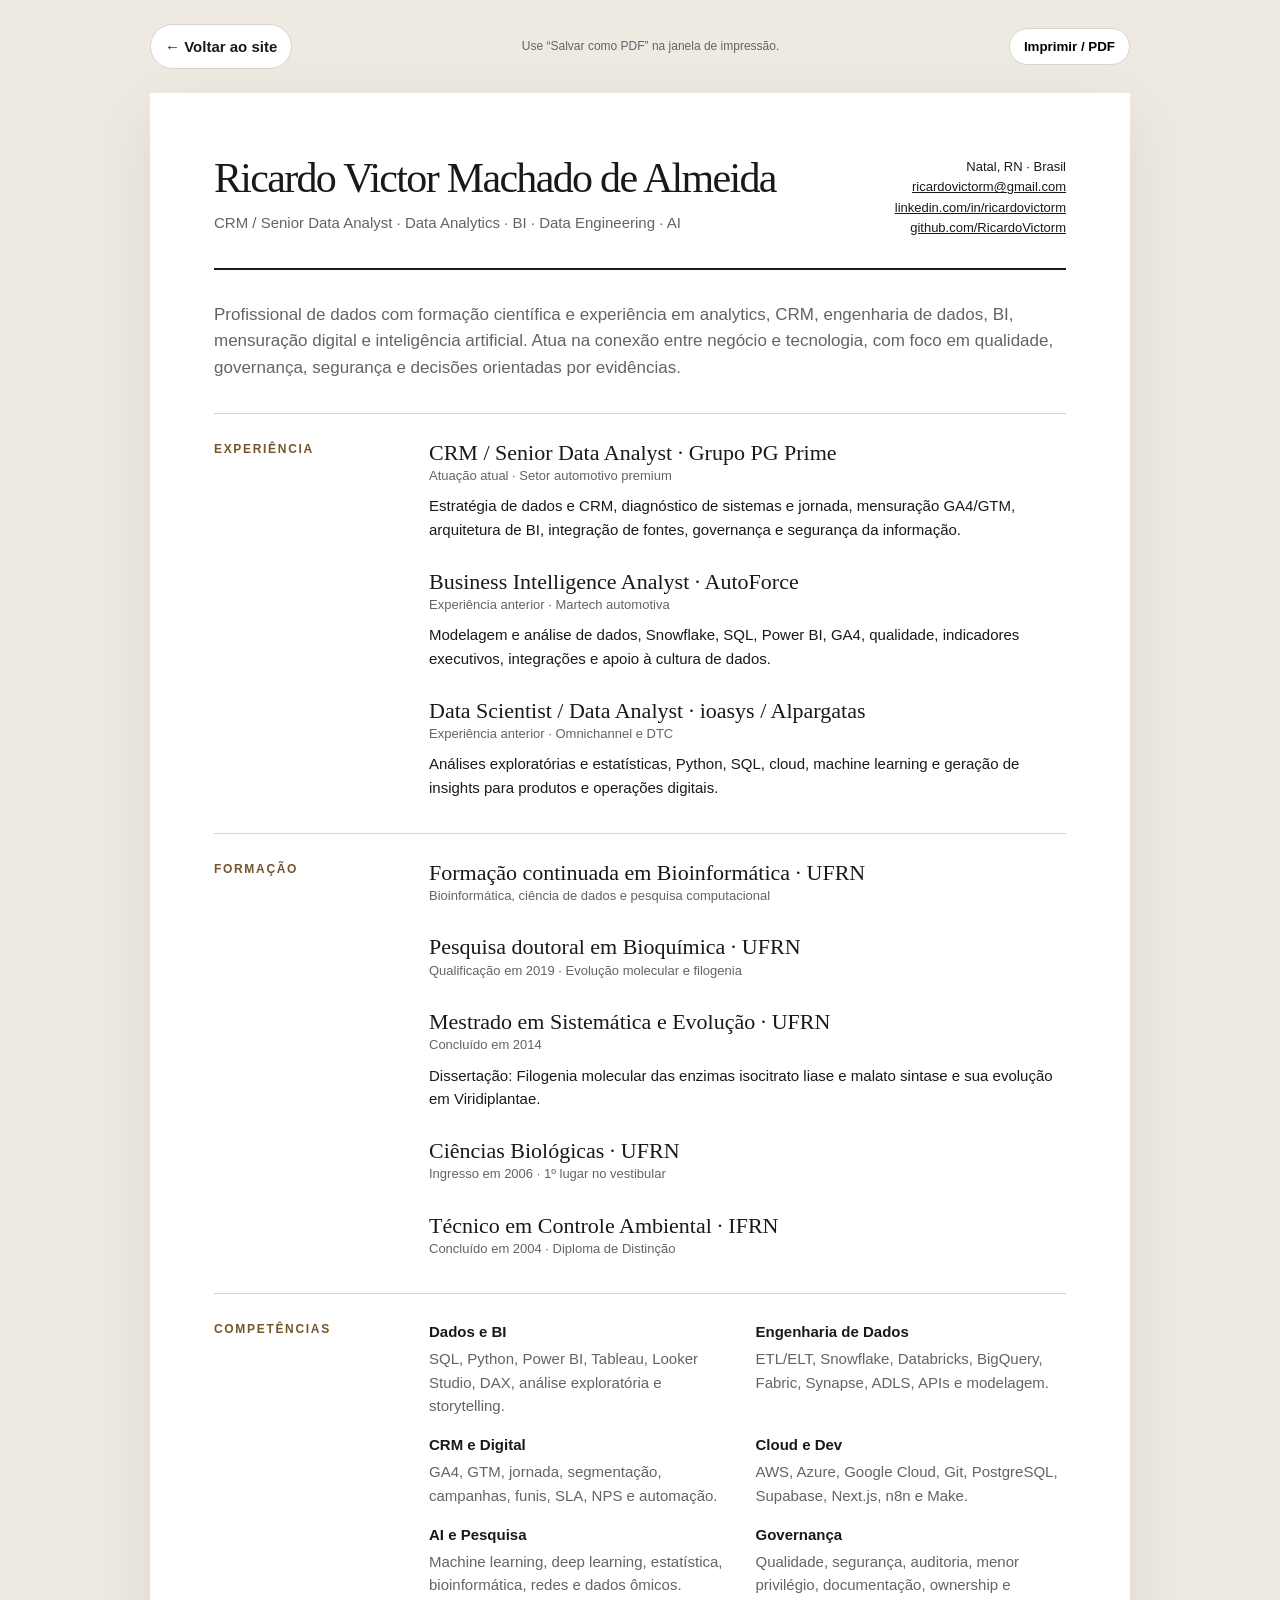
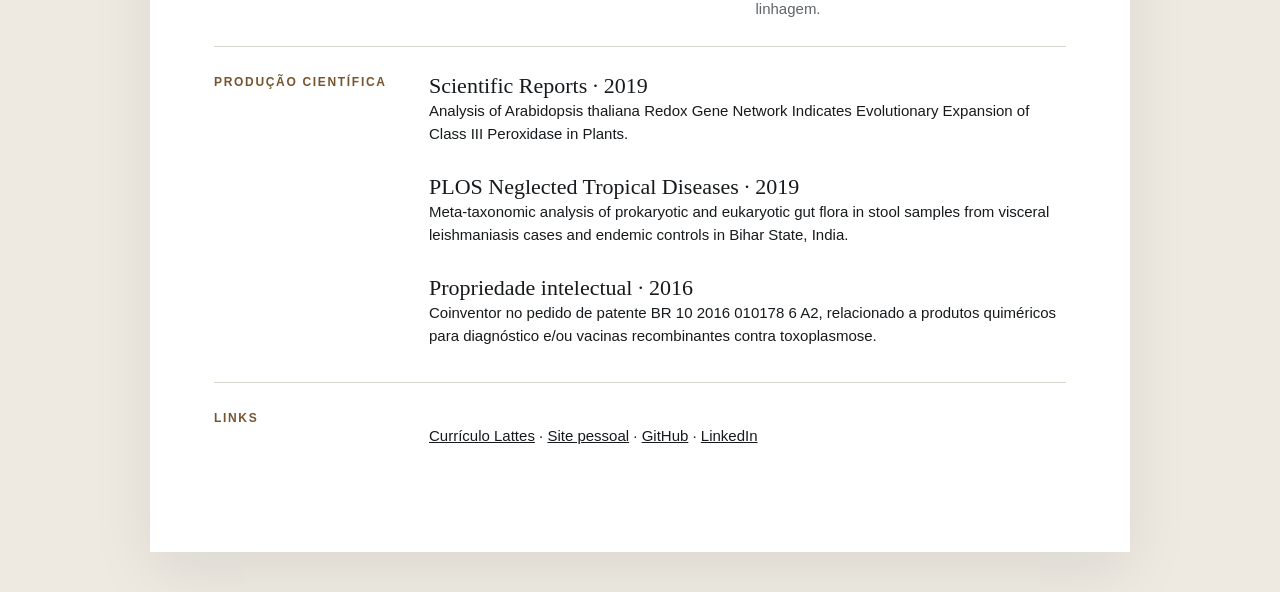
==== curriculo.html @ c337182b "Add printable professional resume" ====
<!doctype html>
<html lang="pt-BR">
<head>
  <meta charset="utf-8">
  <meta name="viewport" content="width=device-width, initial-scale=1">
  <meta name="description" content="Currículo profissional de Ricardo Victor Machado de Almeida.">
  <link rel="icon" href="assets/img/favicon.svg" type="image/svg+xml">
  <title>Currículo | Ricardo Victor Machado de Almeida</title>
  <style>
    :root{--ink:#171a1c;--muted:#5f6568;--line:#d8d5ce;--accent:#76542e;--paper:#fff;--bg:#eeeae2;--serif:Georgia,'Times New Roman',serif;--sans:Inter,Arial,sans-serif}
    *{box-sizing:border-box}body{margin:0;background:var(--bg);color:var(--ink);font:15px/1.55 var(--sans)}a{color:inherit}.toolbar{max-width:980px;margin:24px auto;display:flex;justify-content:space-between;align-items:center}.toolbar a,.toolbar button{border:1px solid var(--line);background:#fff;padding:10px 14px;border-radius:999px;text-decoration:none;cursor:pointer;font-weight:700}.sheet{width:min(calc(100% - 28px),980px);margin:0 auto 40px;background:var(--paper);padding:64px;box-shadow:0 20px 60px rgba(0,0,0,.08)}header{display:grid;grid-template-columns:1fr auto;gap:30px;padding-bottom:30px;border-bottom:2px solid var(--ink)}h1{font:500 42px/1 var(--serif);margin:0;letter-spacing:-.04em}header p{margin:12px 0 0;color:var(--muted)}.contact{text-align:right;font-size:13px}.summary{margin:32px 0;font-size:17px;color:var(--muted)}section{display:grid;grid-template-columns:185px 1fr;gap:30px;padding:26px 0;border-top:1px solid var(--line)}h2{margin:0;color:var(--accent);font-size:12px;letter-spacing:.14em;text-transform:uppercase}h3{margin:0;font:500 22px/1.2 var(--serif)}.entry{margin-bottom:28px}.entry:last-child{margin-bottom:0}.entry-meta{color:var(--muted);font-size:13px;margin:5px 0 10px}.entry p{margin:0 0 8px}.skills{display:grid;grid-template-columns:repeat(2,1fr);gap:16px}.skills strong{display:block;margin-bottom:4px}.skills span{color:var(--muted)}.print-note{color:var(--muted);font-size:12px}@media(max-width:700px){.sheet{padding:30px}.toolbar{margin:14px}.toolbar span{display:none}header,section{grid-template-columns:1fr}.contact{text-align:left}.skills{grid-template-columns:1fr}}@media print{body{background:#fff}.toolbar{display:none}.sheet{width:100%;margin:0;padding:0;box-shadow:none}a{text-decoration:none}section{break-inside:avoid}.print-note{display:none}}
  </style>
</head>
<body>
  <div class="toolbar"><a href="index.html">← Voltar ao site</a><span class="print-note">Use “Salvar como PDF” na janela de impressão.</span><button onclick="window.print()">Imprimir / PDF</button></div>
  <main class="sheet">
    <header>
      <div><h1>Ricardo Victor Machado de Almeida</h1><p>CRM / Senior Data Analyst · Data Analytics · BI · Data Engineering · AI</p></div>
      <div class="contact">Natal, RN · Brasil<br><a href="mailto:ricardovictorm@gmail.com">ricardovictorm@gmail.com</a><br><a href="https://www.linkedin.com/in/ricardovictorm">linkedin.com/in/ricardovictorm</a><br><a href="https://github.com/RicardoVictorm">github.com/RicardoVictorm</a></div>
    </header>
    <p class="summary">Profissional de dados com formação científica e experiência em analytics, CRM, engenharia de dados, BI, mensuração digital e inteligência artificial. Atua na conexão entre negócio e tecnologia, com foco em qualidade, governança, segurança e decisões orientadas por evidências.</p>
    <section><h2>Experiência</h2><div>
      <article class="entry"><h3>CRM / Senior Data Analyst · Grupo PG Prime</h3><p class="entry-meta">Atuação atual · Setor automotivo premium</p><p>Estratégia de dados e CRM, diagnóstico de sistemas e jornada, mensuração GA4/GTM, arquitetura de BI, integração de fontes, governança e segurança da informação.</p></article>
      <article class="entry"><h3>Business Intelligence Analyst · AutoForce</h3><p class="entry-meta">Experiência anterior · Martech automotiva</p><p>Modelagem e análise de dados, Snowflake, SQL, Power BI, GA4, qualidade, indicadores executivos, integrações e apoio à cultura de dados.</p></article>
      <article class="entry"><h3>Data Scientist / Data Analyst · ioasys / Alpargatas</h3><p class="entry-meta">Experiência anterior · Omnichannel e DTC</p><p>Análises exploratórias e estatísticas, Python, SQL, cloud, machine learning e geração de insights para produtos e operações digitais.</p></article>
    </div></section>
    <section><h2>Formação</h2><div>
      <article class="entry"><h3>Formação continuada em Bioinformática · UFRN</h3><p class="entry-meta">Bioinformática, ciência de dados e pesquisa computacional</p></article>
      <article class="entry"><h3>Pesquisa doutoral em Bioquímica · UFRN</h3><p class="entry-meta">Qualificação em 2019 · Evolução molecular e filogenia</p></article>
      <article class="entry"><h3>Mestrado em Sistemática e Evolução · UFRN</h3><p class="entry-meta">Concluído em 2014</p><p>Dissertação: Filogenia molecular das enzimas isocitrato liase e malato sintase e sua evolução em Viridiplantae.</p></article>
      <article class="entry"><h3>Ciências Biológicas · UFRN</h3><p class="entry-meta">Ingresso em 2006 · 1º lugar no vestibular</p></article>
      <article class="entry"><h3>Técnico em Controle Ambiental · IFRN</h3><p class="entry-meta">Concluído em 2004 · Diploma de Distinção</p></article>
    </div></section>
    <section><h2>Competências</h2><div class="skills">
      <div><strong>Dados e BI</strong><span>SQL, Python, Power BI, Tableau, Looker Studio, DAX, análise exploratória e storytelling.</span></div>
      <div><strong>Engenharia de Dados</strong><span>ETL/ELT, Snowflake, Databricks, BigQuery, Fabric, Synapse, ADLS, APIs e modelagem.</span></div>
      <div><strong>CRM e Digital</strong><span>GA4, GTM, jornada, segmentação, campanhas, funis, SLA, NPS e automação.</span></div>
      <div><strong>Cloud e Dev</strong><span>AWS, Azure, Google Cloud, Git, PostgreSQL, Supabase, Next.js, n8n e Make.</span></div>
      <div><strong>AI e Pesquisa</strong><span>Machine learning, deep learning, estatística, bioinformática, redes e dados ômicos.</span></div>
      <div><strong>Governança</strong><span>Qualidade, segurança, auditoria, menor privilégio, documentação, ownership e linhagem.</span></div>
    </div></section>
    <section><h2>Produção científica</h2><div>
      <article class="entry"><h3>Scientific Reports · 2019</h3><p>Analysis of Arabidopsis thaliana Redox Gene Network Indicates Evolutionary Expansion of Class III Peroxidase in Plants.</p></article>
      <article class="entry"><h3>PLOS Neglected Tropical Diseases · 2019</h3><p>Meta-taxonomic analysis of prokaryotic and eukaryotic gut flora in stool samples from visceral leishmaniasis cases and endemic controls in Bihar State, India.</p></article>
      <article class="entry"><h3>Propriedade intelectual · 2016</h3><p>Coinventor no pedido de patente BR 10 2016 010178 6 A2, relacionado a produtos quiméricos para diagnóstico e/ou vacinas recombinantes contra toxoplasmose.</p></article>
    </div></section>
    <section><h2>Links</h2><div><p><a href="http://lattes.cnpq.br/4926674754201357">Currículo Lattes</a> · <a href="https://ricardovictorm.github.io/">Site pessoal</a> · <a href="https://github.com/RicardoVictorm">GitHub</a> · <a href="https://www.linkedin.com/in/ricardovictorm">LinkedIn</a></p></div></section>
  </main>
</body>
</html>
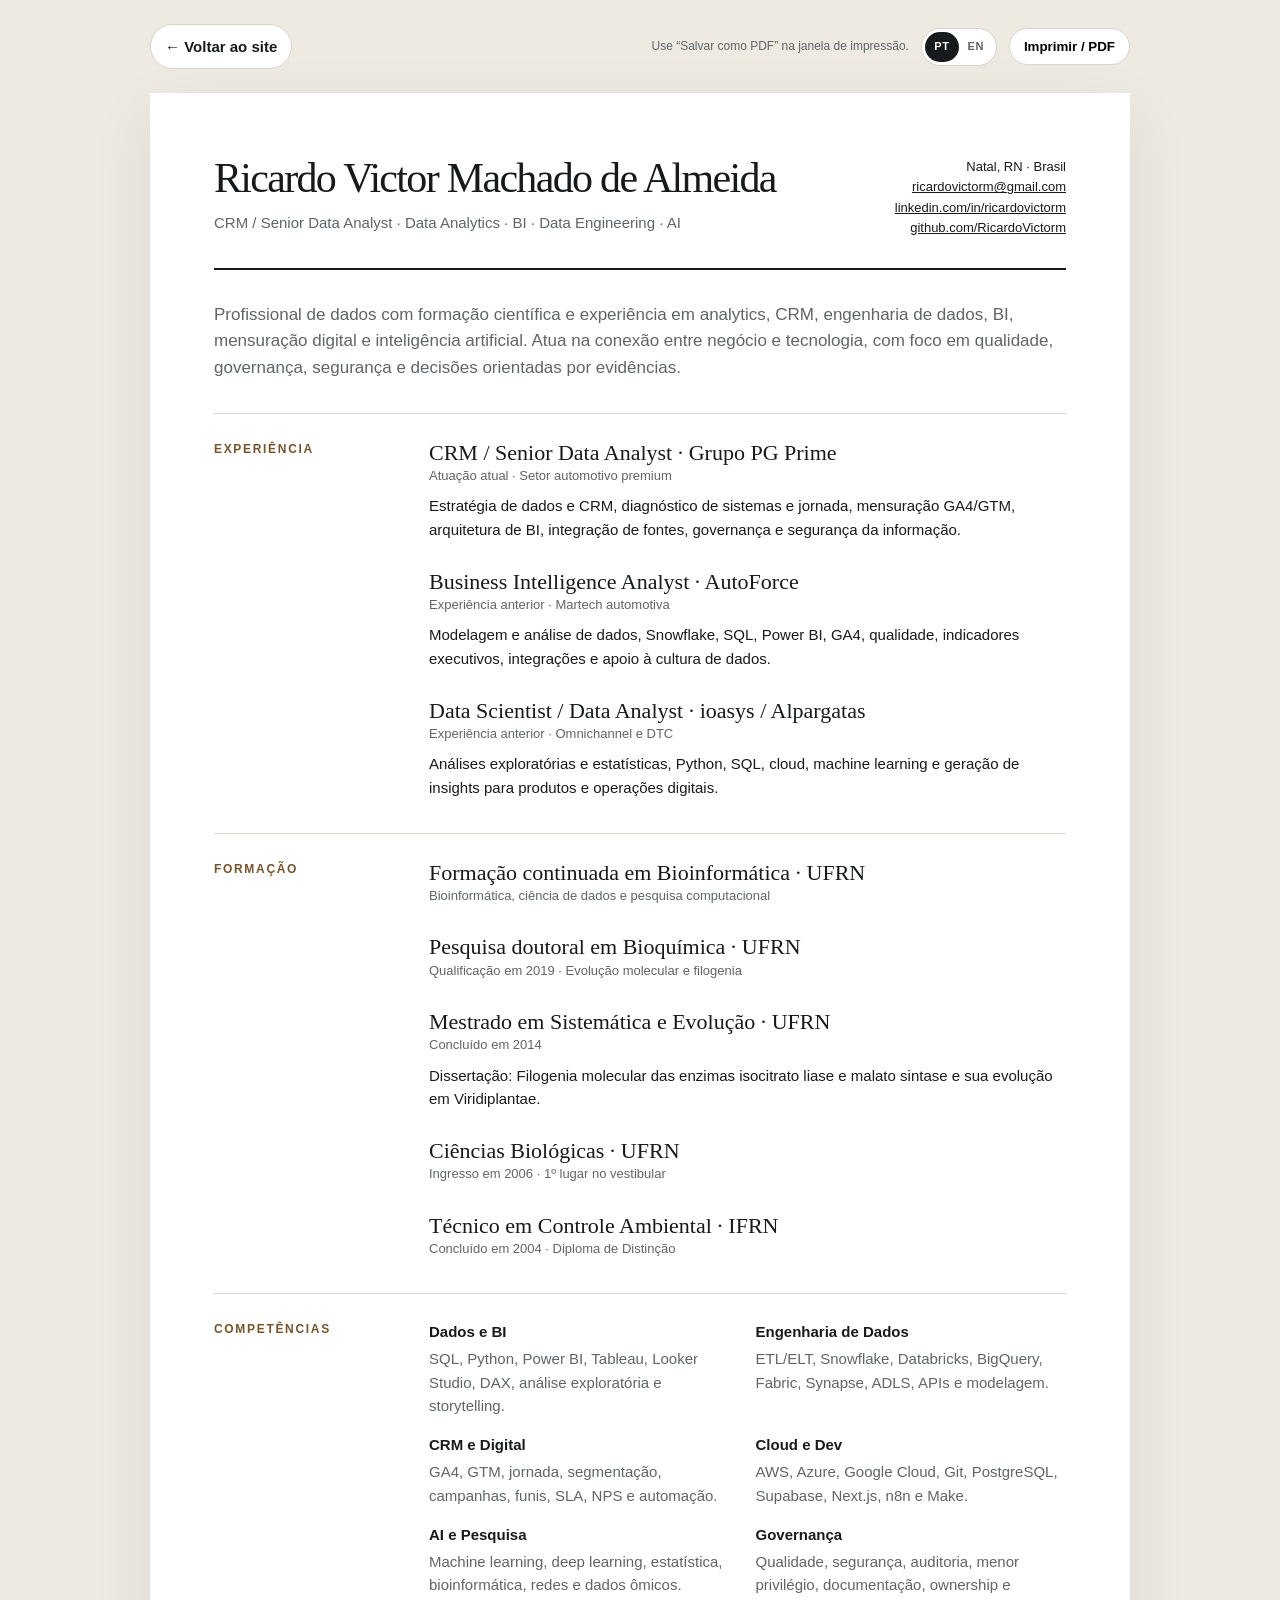
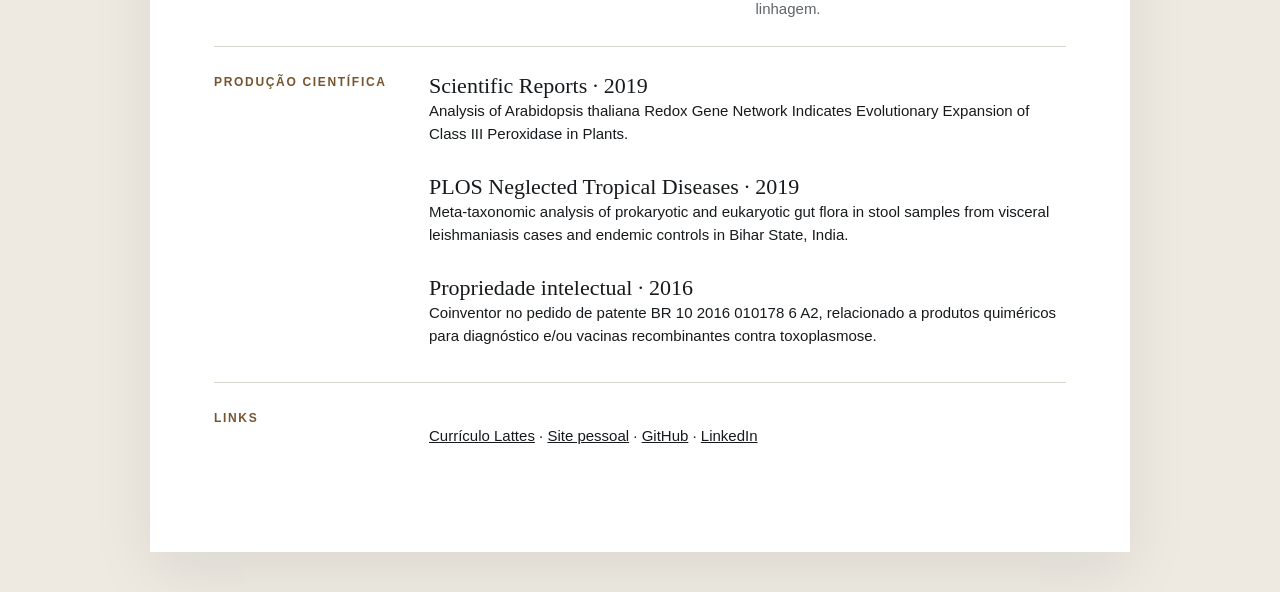
==== commit 76bf5219: "Add language selector to Portuguese resume" ====
--- a/curriculo.html
+++ b/curriculo.html
@@ -4,15 +4,18 @@
   <meta charset="utf-8">
   <meta name="viewport" content="width=device-width, initial-scale=1">
   <meta name="description" content="Currículo profissional de Ricardo Victor Machado de Almeida.">
+  <link rel="canonical" href="https://ricardovictorm.github.io/curriculo.html">
+  <link rel="alternate" hreflang="pt-BR" href="https://ricardovictorm.github.io/curriculo.html">
+  <link rel="alternate" hreflang="en" href="https://ricardovictorm.github.io/resume.html">
   <link rel="icon" href="assets/img/favicon.svg" type="image/svg+xml">
   <title>Currículo | Ricardo Victor Machado de Almeida</title>
   <style>
     :root{--ink:#171a1c;--muted:#5f6568;--line:#d8d5ce;--accent:#76542e;--paper:#fff;--bg:#eeeae2;--serif:Georgia,'Times New Roman',serif;--sans:Inter,Arial,sans-serif}
-    *{box-sizing:border-box}body{margin:0;background:var(--bg);color:var(--ink);font:15px/1.55 var(--sans)}a{color:inherit}.toolbar{max-width:980px;margin:24px auto;display:flex;justify-content:space-between;align-items:center}.toolbar a,.toolbar button{border:1px solid var(--line);background:#fff;padding:10px 14px;border-radius:999px;text-decoration:none;cursor:pointer;font-weight:700}.sheet{width:min(calc(100% - 28px),980px);margin:0 auto 40px;background:var(--paper);padding:64px;box-shadow:0 20px 60px rgba(0,0,0,.08)}header{display:grid;grid-template-columns:1fr auto;gap:30px;padding-bottom:30px;border-bottom:2px solid var(--ink)}h1{font:500 42px/1 var(--serif);margin:0;letter-spacing:-.04em}header p{margin:12px 0 0;color:var(--muted)}.contact{text-align:right;font-size:13px}.summary{margin:32px 0;font-size:17px;color:var(--muted)}section{display:grid;grid-template-columns:185px 1fr;gap:30px;padding:26px 0;border-top:1px solid var(--line)}h2{margin:0;color:var(--accent);font-size:12px;letter-spacing:.14em;text-transform:uppercase}h3{margin:0;font:500 22px/1.2 var(--serif)}.entry{margin-bottom:28px}.entry:last-child{margin-bottom:0}.entry-meta{color:var(--muted);font-size:13px;margin:5px 0 10px}.entry p{margin:0 0 8px}.skills{display:grid;grid-template-columns:repeat(2,1fr);gap:16px}.skills strong{display:block;margin-bottom:4px}.skills span{color:var(--muted)}.print-note{color:var(--muted);font-size:12px}@media(max-width:700px){.sheet{padding:30px}.toolbar{margin:14px}.toolbar span{display:none}header,section{grid-template-columns:1fr}.contact{text-align:left}.skills{grid-template-columns:1fr}}@media print{body{background:#fff}.toolbar{display:none}.sheet{width:100%;margin:0;padding:0;box-shadow:none}a{text-decoration:none}section{break-inside:avoid}.print-note{display:none}}
+    *{box-sizing:border-box}body{margin:0;background:var(--bg);color:var(--ink);font:15px/1.55 var(--sans)}a{color:inherit}.toolbar{max-width:980px;margin:24px auto;display:flex;justify-content:space-between;align-items:center;gap:20px}.toolbar>a,.toolbar button{border:1px solid var(--line);background:#fff;padding:10px 14px;border-radius:999px;text-decoration:none;cursor:pointer;font-weight:700}.toolbar-right{display:flex;align-items:center;gap:12px}.cv-language{display:inline-flex;padding:3px;border:1px solid var(--line);border-radius:999px;background:#fff}.cv-language a{min-width:34px;height:30px;display:grid;place-items:center;border-radius:999px;text-decoration:none;color:var(--muted);font-size:11px;font-weight:800;letter-spacing:.06em}.cv-language a.active{background:var(--ink);color:#fff}.sheet{width:min(calc(100% - 28px),980px);margin:0 auto 40px;background:var(--paper);padding:64px;box-shadow:0 20px 60px rgba(0,0,0,.08)}header{display:grid;grid-template-columns:1fr auto;gap:30px;padding-bottom:30px;border-bottom:2px solid var(--ink)}h1{font:500 42px/1 var(--serif);margin:0;letter-spacing:-.04em}header p{margin:12px 0 0;color:var(--muted)}.contact{text-align:right;font-size:13px}.summary{margin:32px 0;font-size:17px;color:var(--muted)}section{display:grid;grid-template-columns:185px 1fr;gap:30px;padding:26px 0;border-top:1px solid var(--line)}h2{margin:0;color:var(--accent);font-size:12px;letter-spacing:.14em;text-transform:uppercase}h3{margin:0;font:500 22px/1.2 var(--serif)}.entry{margin-bottom:28px}.entry:last-child{margin-bottom:0}.entry-meta{color:var(--muted);font-size:13px;margin:5px 0 10px}.entry p{margin:0 0 8px}.skills{display:grid;grid-template-columns:repeat(2,1fr);gap:16px}.skills strong{display:block;margin-bottom:4px}.skills span{color:var(--muted)}.print-note{color:var(--muted);font-size:12px}@media(max-width:700px){.sheet{padding:30px}.toolbar{margin:14px;align-items:flex-start}.toolbar-right{flex-wrap:wrap;justify-content:flex-end}.print-note{display:none}header,section{grid-template-columns:1fr}.contact{text-align:left}.skills{grid-template-columns:1fr}}@media print{body{background:#fff}.toolbar{display:none}.sheet{width:100%;margin:0;padding:0;box-shadow:none}a{text-decoration:none}section{break-inside:avoid}}
   </style>
 </head>
 <body>
-  <div class="toolbar"><a href="index.html">← Voltar ao site</a><span class="print-note">Use “Salvar como PDF” na janela de impressão.</span><button onclick="window.print()">Imprimir / PDF</button></div>
+  <div class="toolbar"><a href="index.html">← Voltar ao site</a><div class="toolbar-right"><span class="print-note">Use “Salvar como PDF” na janela de impressão.</span><nav class="cv-language" aria-label="Selecionar idioma"><a class="active" href="curriculo.html" lang="pt-BR" aria-current="page">PT</a><a href="resume.html" lang="en">EN</a></nav><button onclick="window.print()">Imprimir / PDF</button></div></div>
   <main class="sheet">
     <header>
       <div><h1>Ricardo Victor Machado de Almeida</h1><p>CRM / Senior Data Analyst · Data Analytics · BI · Data Engineering · AI</p></div>
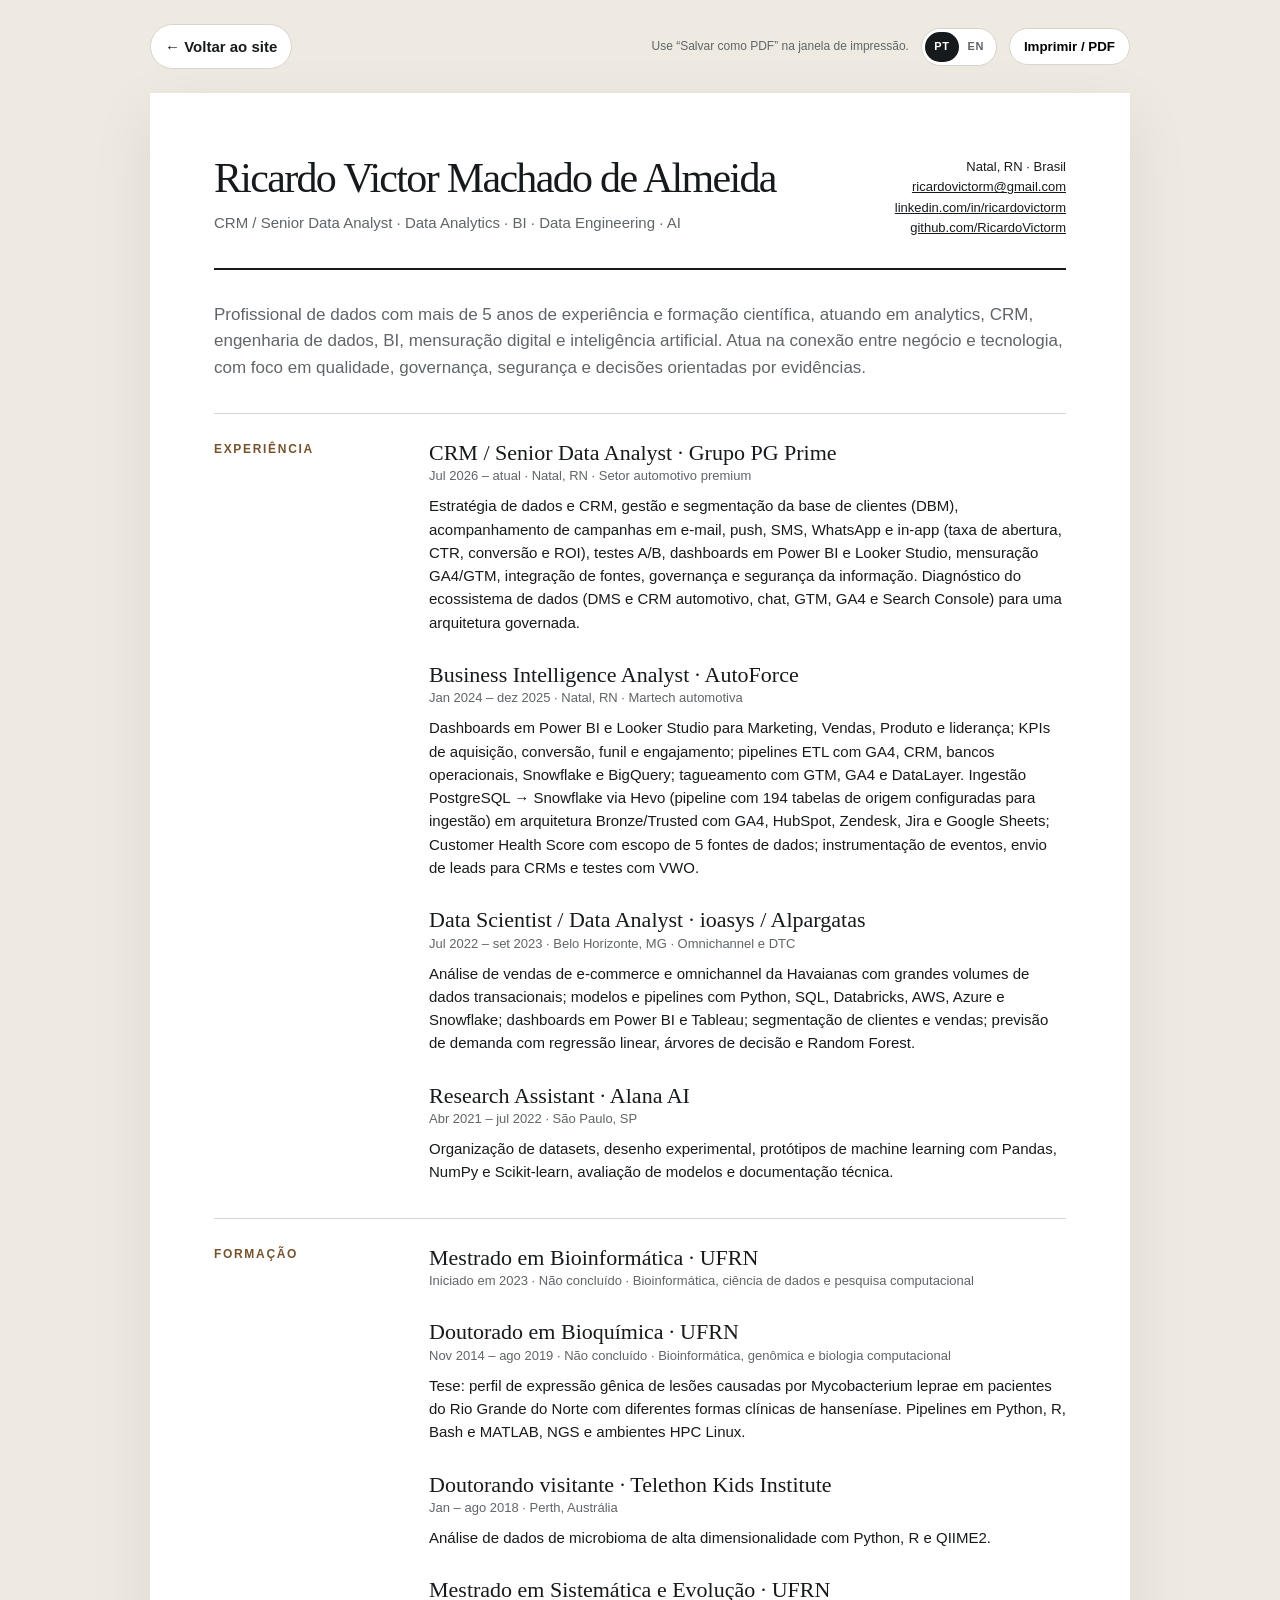
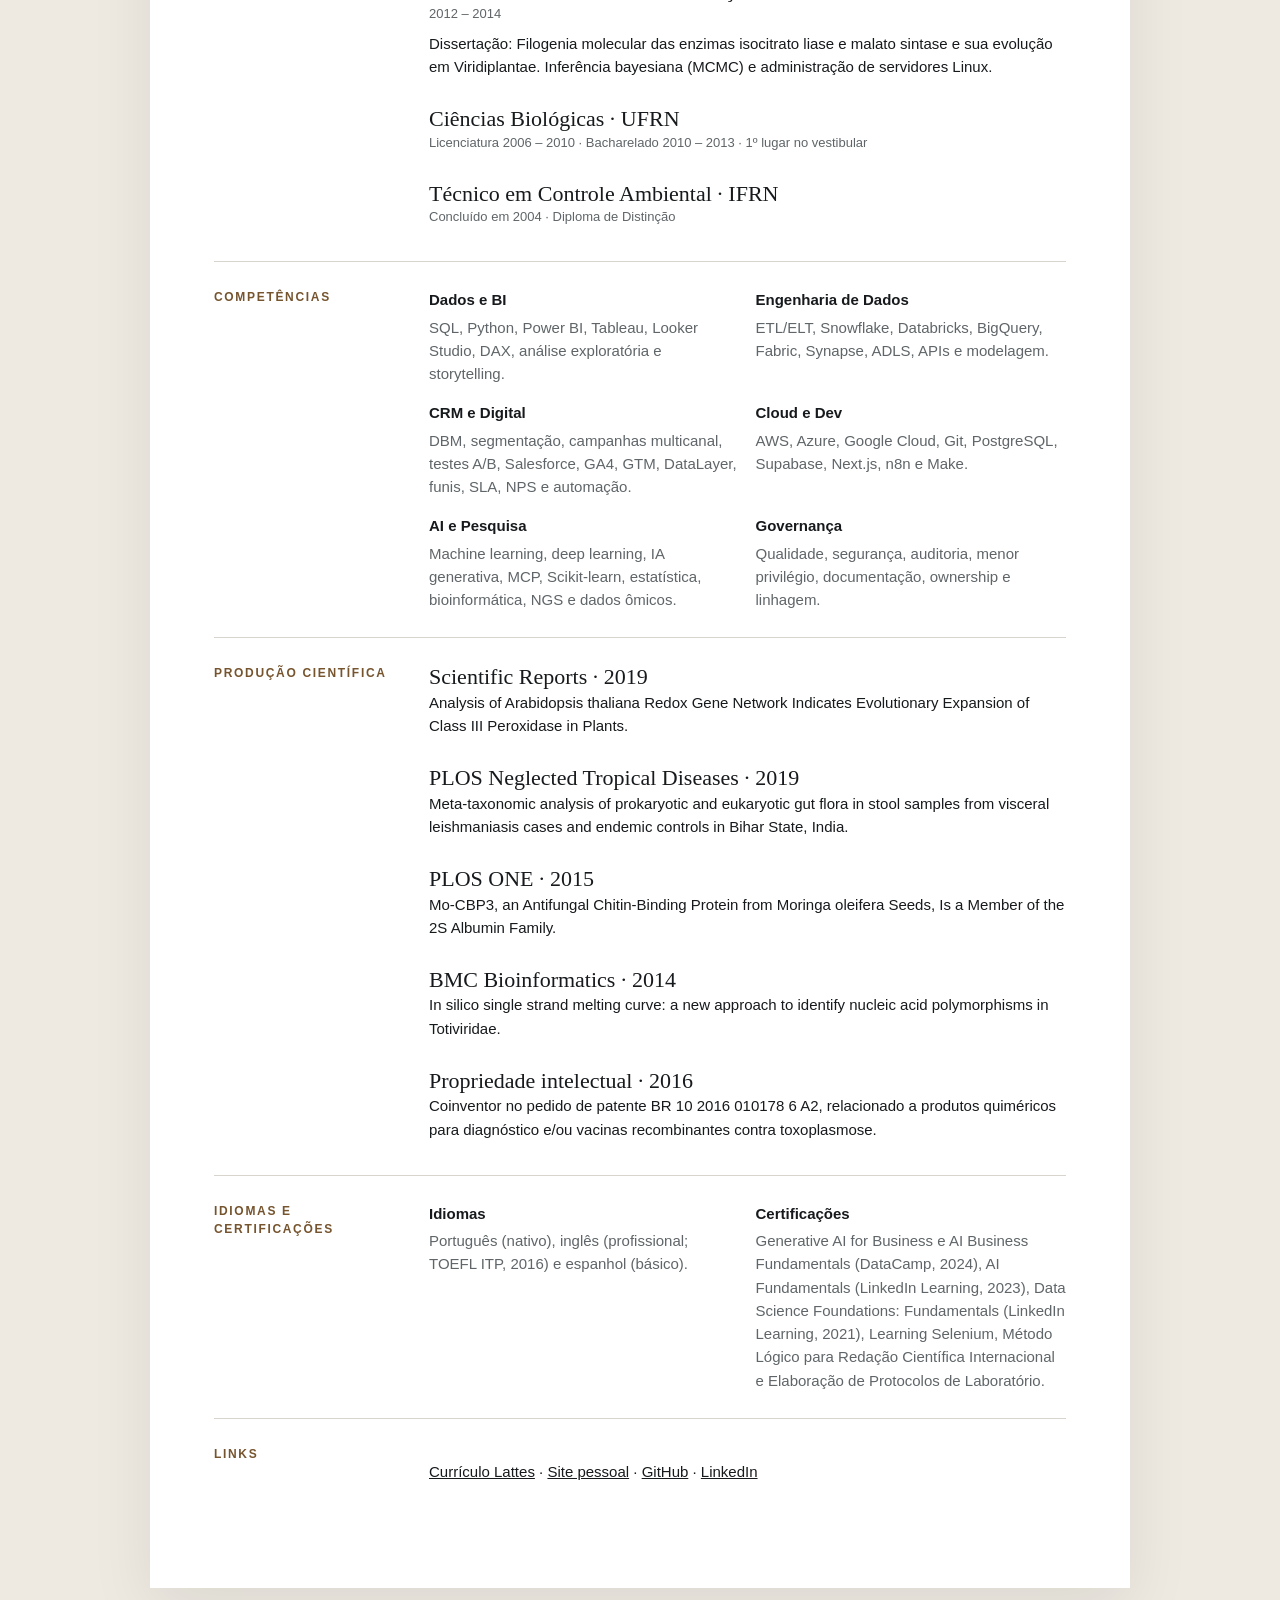
==== commit ae2aeefd: "Improve SEO/GEO and align content with LinkedIn - Add Open Graph image, richer meta tags and JSON-LD" ====
--- a/curriculo.html
+++ b/curriculo.html
@@ -3,12 +3,59 @@
 <head>
   <meta charset="utf-8">
   <meta name="viewport" content="width=device-width, initial-scale=1">
-  <meta name="description" content="Currículo profissional de Ricardo Victor Machado de Almeida.">
+  <meta name="theme-color" content="#eeeae2">
+  <meta name="description" content="Currículo de Ricardo Victor Machado de Almeida, CRM / Senior Data Analyst: experiência em data analytics, BI, engenharia de dados, GA4, Power BI, Snowflake, SQL e Python.">
+  <meta name="keywords" content="currículo, Ricardo Victor Machado de Almeida, analista de dados sênior, senior data analyst, CRM analytics, business intelligence, engenharia de dados, Power BI, Snowflake, SQL, Python, GA4, Natal RN">
+  <meta name="author" content="Ricardo Victor Machado de Almeida">
+  <meta name="robots" content="index, follow, max-image-preview:large">
+  <meta property="og:type" content="profile">
+  <meta property="og:site_name" content="Ricardo Victor Machado de Almeida">
+  <meta property="og:locale" content="pt_BR">
+  <meta property="og:locale:alternate" content="en_US">
+  <meta property="og:title" content="Currículo | Ricardo Victor Machado de Almeida · Analista de Dados Sênior">
+  <meta property="og:description" content="Experiência em CRM, data analytics, BI, engenharia de dados e IA, com formação científica pela UFRN.">
+  <meta property="og:url" content="https://ricardovictorm.github.io/curriculo.html">
+  <meta property="og:image" content="https://ricardovictorm.github.io/assets/img/og-image.png">
+  <meta property="og:image:width" content="1200">
+  <meta property="og:image:height" content="630">
+  <meta property="og:image:alt" content="Ricardo Victor Machado de Almeida, CRM / Senior Data Analyst">
+  <meta name="twitter:card" content="summary_large_image">
+  <meta name="twitter:image" content="https://ricardovictorm.github.io/assets/img/og-image.png">
   <link rel="canonical" href="https://ricardovictorm.github.io/curriculo.html">
   <link rel="alternate" hreflang="pt-BR" href="https://ricardovictorm.github.io/curriculo.html">
   <link rel="alternate" hreflang="en" href="https://ricardovictorm.github.io/resume.html">
+  <link rel="alternate" hreflang="x-default" href="https://ricardovictorm.github.io/curriculo.html">
   <link rel="icon" href="assets/img/favicon.svg" type="image/svg+xml">
-  <title>Currículo | Ricardo Victor Machado de Almeida</title>
+  <title>Currículo | Ricardo Victor Machado de Almeida · Analista de Dados Sênior</title>
+  <script type="application/ld+json">
+  {
+    "@context": "https://schema.org",
+    "@graph": [
+      {
+        "@type": "ProfilePage",
+        "@id": "https://ricardovictorm.github.io/curriculo.html#profilepage",
+        "url": "https://ricardovictorm.github.io/curriculo.html",
+        "name": "Currículo de Ricardo Victor Machado de Almeida",
+        "inLanguage": "pt-BR",
+        "dateModified": "2026-10-19",
+        "isPartOf": {"@id": "https://ricardovictorm.github.io/#website"},
+        "mainEntity": {"@id": "https://ricardovictorm.github.io/#person"}
+      },
+      {
+        "@type": "Person",
+        "@id": "https://ricardovictorm.github.io/#person",
+        "name": "Ricardo Victor Machado de Almeida",
+        "alternateName": "Ricardo Almeida",
+        "url": "https://ricardovictorm.github.io/",
+        "image": "https://avatars.githubusercontent.com/u/40348009?v=4",
+        "jobTitle": "CRM / Senior Data Analyst",
+        "worksFor": {"@type": "Organization", "name": "Grupo PG Prime"},
+        "address": {"@type": "PostalAddress", "addressLocality": "Natal", "addressRegion": "RN", "addressCountry": "BR"},
+        "sameAs": ["https://www.linkedin.com/in/ricardovictorm", "https://github.com/RicardoVictorm", "https://lattes.cnpq.br/4926674754201357"]
+      }
+    ]
+  }
+  </script>
   <style>
     :root{--ink:#171a1c;--muted:#5f6568;--line:#d8d5ce;--accent:#76542e;--paper:#fff;--bg:#eeeae2;--serif:Georgia,'Times New Roman',serif;--sans:Inter,Arial,sans-serif}
     *{box-sizing:border-box}body{margin:0;background:var(--bg);color:var(--ink);font:15px/1.55 var(--sans)}a{color:inherit}.toolbar{max-width:980px;margin:24px auto;display:flex;justify-content:space-between;align-items:center;gap:20px}.toolbar>a,.toolbar button{border:1px solid var(--line);background:#fff;padding:10px 14px;border-radius:999px;text-decoration:none;cursor:pointer;font-weight:700}.toolbar-right{display:flex;align-items:center;gap:12px}.cv-language{display:inline-flex;padding:3px;border:1px solid var(--line);border-radius:999px;background:#fff}.cv-language a{min-width:34px;height:30px;display:grid;place-items:center;border-radius:999px;text-decoration:none;color:var(--muted);font-size:11px;font-weight:800;letter-spacing:.06em}.cv-language a.active{background:var(--ink);color:#fff}.sheet{width:min(calc(100% - 28px),980px);margin:0 auto 40px;background:var(--paper);padding:64px;box-shadow:0 20px 60px rgba(0,0,0,.08)}header{display:grid;grid-template-columns:1fr auto;gap:30px;padding-bottom:30px;border-bottom:2px solid var(--ink)}h1{font:500 42px/1 var(--serif);margin:0;letter-spacing:-.04em}header p{margin:12px 0 0;color:var(--muted)}.contact{text-align:right;font-size:13px}.summary{margin:32px 0;font-size:17px;color:var(--muted)}section{display:grid;grid-template-columns:185px 1fr;gap:30px;padding:26px 0;border-top:1px solid var(--line)}h2{margin:0;color:var(--accent);font-size:12px;letter-spacing:.14em;text-transform:uppercase}h3{margin:0;font:500 22px/1.2 var(--serif)}.entry{margin-bottom:28px}.entry:last-child{margin-bottom:0}.entry-meta{color:var(--muted);font-size:13px;margin:5px 0 10px}.entry p{margin:0 0 8px}.skills{display:grid;grid-template-columns:repeat(2,1fr);gap:16px}.skills strong{display:block;margin-bottom:4px}.skills span{color:var(--muted)}.print-note{color:var(--muted);font-size:12px}@media(max-width:700px){.sheet{padding:30px}.toolbar{margin:14px;align-items:flex-start}.toolbar-right{flex-wrap:wrap;justify-content:flex-end}.print-note{display:none}header,section{grid-template-columns:1fr}.contact{text-align:left}.skills{grid-template-columns:1fr}}@media print{body{background:#fff}.toolbar{display:none}.sheet{width:100%;margin:0;padding:0;box-shadow:none}a{text-decoration:none}section{break-inside:avoid}}
@@ -21,33 +68,41 @@
       <div><h1>Ricardo Victor Machado de Almeida</h1><p>CRM / Senior Data Analyst · Data Analytics · BI · Data Engineering · AI</p></div>
       <div class="contact">Natal, RN · Brasil<br><a href="mailto:ricardovictorm@gmail.com">ricardovictorm@gmail.com</a><br><a href="https://www.linkedin.com/in/ricardovictorm">linkedin.com/in/ricardovictorm</a><br><a href="https://github.com/RicardoVictorm">github.com/RicardoVictorm</a></div>
     </header>
-    <p class="summary">Profissional de dados com formação científica e experiência em analytics, CRM, engenharia de dados, BI, mensuração digital e inteligência artificial. Atua na conexão entre negócio e tecnologia, com foco em qualidade, governança, segurança e decisões orientadas por evidências.</p>
+    <p class="summary">Profissional de dados com mais de 5 anos de experiência e formação científica, atuando em analytics, CRM, engenharia de dados, BI, mensuração digital e inteligência artificial. Atua na conexão entre negócio e tecnologia, com foco em qualidade, governança, segurança e decisões orientadas por evidências.</p>
     <section><h2>Experiência</h2><div>
-      <article class="entry"><h3>CRM / Senior Data Analyst · Grupo PG Prime</h3><p class="entry-meta">Atuação atual · Setor automotivo premium</p><p>Estratégia de dados e CRM, diagnóstico de sistemas e jornada, mensuração GA4/GTM, arquitetura de BI, integração de fontes, governança e segurança da informação.</p></article>
-      <article class="entry"><h3>Business Intelligence Analyst · AutoForce</h3><p class="entry-meta">Experiência anterior · Martech automotiva</p><p>Modelagem e análise de dados, Snowflake, SQL, Power BI, GA4, qualidade, indicadores executivos, integrações e apoio à cultura de dados.</p></article>
-      <article class="entry"><h3>Data Scientist / Data Analyst · ioasys / Alpargatas</h3><p class="entry-meta">Experiência anterior · Omnichannel e DTC</p><p>Análises exploratórias e estatísticas, Python, SQL, cloud, machine learning e geração de insights para produtos e operações digitais.</p></article>
+      <article class="entry"><h3>CRM / Senior Data Analyst · Grupo PG Prime</h3><p class="entry-meta"><time datetime="2026-07">Jul 2026</time> – atual · Natal, RN · Setor automotivo premium</p><p>Estratégia de dados e CRM, gestão e segmentação da base de clientes (DBM), acompanhamento de campanhas em e-mail, push, SMS, WhatsApp e in-app (taxa de abertura, CTR, conversão e ROI), testes A/B, dashboards em Power BI e Looker Studio, mensuração GA4/GTM, integração de fontes, governança e segurança da informação. Diagnóstico do ecossistema de dados (DMS e CRM automotivo, chat, GTM, GA4 e Search Console) para uma arquitetura governada.</p></article>
+      <article class="entry"><h3>Business Intelligence Analyst · AutoForce</h3><p class="entry-meta"><time datetime="2024-01">Jan 2024</time> – <time datetime="2025-12">dez 2025</time> · Natal, RN · Martech automotiva</p><p>Dashboards em Power BI e Looker Studio para Marketing, Vendas, Produto e liderança; KPIs de aquisição, conversão, funil e engajamento; pipelines ETL com GA4, CRM, bancos operacionais, Snowflake e BigQuery; tagueamento com GTM, GA4 e DataLayer. Ingestão PostgreSQL → Snowflake via Hevo (pipeline com 194 tabelas de origem configuradas para ingestão) em arquitetura Bronze/Trusted com GA4, HubSpot, Zendesk, Jira e Google Sheets; Customer Health Score com escopo de 5 fontes de dados; instrumentação de eventos, envio de leads para CRMs e testes com VWO.</p></article>
+      <article class="entry"><h3>Data Scientist / Data Analyst · ioasys / Alpargatas</h3><p class="entry-meta"><time datetime="2022-07">Jul 2022</time> – <time datetime="2023-09">set 2023</time> · Belo Horizonte, MG · Omnichannel e DTC</p><p>Análise de vendas de e-commerce e omnichannel da Havaianas com grandes volumes de dados transacionais; modelos e pipelines com Python, SQL, Databricks, AWS, Azure e Snowflake; dashboards em Power BI e Tableau; segmentação de clientes e vendas; previsão de demanda com regressão linear, árvores de decisão e Random Forest.</p></article>
+      <article class="entry"><h3>Research Assistant · Alana AI</h3><p class="entry-meta"><time datetime="2021-04">Abr 2021</time> – <time datetime="2022-07">jul 2022</time> · São Paulo, SP</p><p>Organização de datasets, desenho experimental, protótipos de machine learning com Pandas, NumPy e Scikit-learn, avaliação de modelos e documentação técnica.</p></article>
     </div></section>
     <section><h2>Formação</h2><div>
-      <article class="entry"><h3>Formação continuada em Bioinformática · UFRN</h3><p class="entry-meta">Bioinformática, ciência de dados e pesquisa computacional</p></article>
-      <article class="entry"><h3>Pesquisa doutoral em Bioquímica · UFRN</h3><p class="entry-meta">Qualificação em 2019 · Evolução molecular e filogenia</p></article>
-      <article class="entry"><h3>Mestrado em Sistemática e Evolução · UFRN</h3><p class="entry-meta">Concluído em 2014</p><p>Dissertação: Filogenia molecular das enzimas isocitrato liase e malato sintase e sua evolução em Viridiplantae.</p></article>
-      <article class="entry"><h3>Ciências Biológicas · UFRN</h3><p class="entry-meta">Ingresso em 2006 · 1º lugar no vestibular</p></article>
+      <article class="entry"><h3>Mestrado em Bioinformática · UFRN</h3><p class="entry-meta">Iniciado em 2023 · Não concluído · Bioinformática, ciência de dados e pesquisa computacional</p></article>
+      <article class="entry"><h3>Doutorado em Bioquímica · UFRN</h3><p class="entry-meta"><time datetime="2014-11">Nov 2014</time> – <time datetime="2019-08">ago 2019</time> · Não concluído · Bioinformática, genômica e biologia computacional</p><p>Tese: perfil de expressão gênica de lesões causadas por Mycobacterium leprae em pacientes do Rio Grande do Norte com diferentes formas clínicas de hanseníase. Pipelines em Python, R, Bash e MATLAB, NGS e ambientes HPC Linux.</p></article>
+      <article class="entry"><h3>Doutorando visitante · Telethon Kids Institute</h3><p class="entry-meta"><time datetime="2018-01">Jan</time> – <time datetime="2018-08">ago 2018</time> · Perth, Austrália</p><p>Análise de dados de microbioma de alta dimensionalidade com Python, R e QIIME2.</p></article>
+      <article class="entry"><h3>Mestrado em Sistemática e Evolução · UFRN</h3><p class="entry-meta">2012 – 2014</p><p>Dissertação: Filogenia molecular das enzimas isocitrato liase e malato sintase e sua evolução em Viridiplantae. Inferência bayesiana (MCMC) e administração de servidores Linux.</p></article>
+      <article class="entry"><h3>Ciências Biológicas · UFRN</h3><p class="entry-meta">Licenciatura 2006 – 2010 · Bacharelado 2010 – 2013 · 1º lugar no vestibular</p></article>
       <article class="entry"><h3>Técnico em Controle Ambiental · IFRN</h3><p class="entry-meta">Concluído em 2004 · Diploma de Distinção</p></article>
     </div></section>
     <section><h2>Competências</h2><div class="skills">
       <div><strong>Dados e BI</strong><span>SQL, Python, Power BI, Tableau, Looker Studio, DAX, análise exploratória e storytelling.</span></div>
       <div><strong>Engenharia de Dados</strong><span>ETL/ELT, Snowflake, Databricks, BigQuery, Fabric, Synapse, ADLS, APIs e modelagem.</span></div>
-      <div><strong>CRM e Digital</strong><span>GA4, GTM, jornada, segmentação, campanhas, funis, SLA, NPS e automação.</span></div>
+      <div><strong>CRM e Digital</strong><span>DBM, segmentação, campanhas multicanal, testes A/B, Salesforce, GA4, GTM, DataLayer, funis, SLA, NPS e automação.</span></div>
       <div><strong>Cloud e Dev</strong><span>AWS, Azure, Google Cloud, Git, PostgreSQL, Supabase, Next.js, n8n e Make.</span></div>
-      <div><strong>AI e Pesquisa</strong><span>Machine learning, deep learning, estatística, bioinformática, redes e dados ômicos.</span></div>
+      <div><strong>AI e Pesquisa</strong><span>Machine learning, deep learning, IA generativa, MCP, Scikit-learn, estatística, bioinformática, NGS e dados ômicos.</span></div>
       <div><strong>Governança</strong><span>Qualidade, segurança, auditoria, menor privilégio, documentação, ownership e linhagem.</span></div>
     </div></section>
     <section><h2>Produção científica</h2><div>
       <article class="entry"><h3>Scientific Reports · 2019</h3><p>Analysis of Arabidopsis thaliana Redox Gene Network Indicates Evolutionary Expansion of Class III Peroxidase in Plants.</p></article>
       <article class="entry"><h3>PLOS Neglected Tropical Diseases · 2019</h3><p>Meta-taxonomic analysis of prokaryotic and eukaryotic gut flora in stool samples from visceral leishmaniasis cases and endemic controls in Bihar State, India.</p></article>
+      <article class="entry"><h3>PLOS ONE · 2015</h3><p>Mo-CBP3, an Antifungal Chitin-Binding Protein from Moringa oleifera Seeds, Is a Member of the 2S Albumin Family.</p></article>
+      <article class="entry"><h3>BMC Bioinformatics · 2014</h3><p>In silico single strand melting curve: a new approach to identify nucleic acid polymorphisms in Totiviridae.</p></article>
       <article class="entry"><h3>Propriedade intelectual · 2016</h3><p>Coinventor no pedido de patente BR 10 2016 010178 6 A2, relacionado a produtos quiméricos para diagnóstico e/ou vacinas recombinantes contra toxoplasmose.</p></article>
     </div></section>
-    <section><h2>Links</h2><div><p><a href="http://lattes.cnpq.br/4926674754201357">Currículo Lattes</a> · <a href="https://ricardovictorm.github.io/">Site pessoal</a> · <a href="https://github.com/RicardoVictorm">GitHub</a> · <a href="https://www.linkedin.com/in/ricardovictorm">LinkedIn</a></p></div></section>
+    <section><h2>Idiomas e certificações</h2><div class="skills">
+      <div><strong>Idiomas</strong><span>Português (nativo), inglês (profissional; TOEFL ITP, 2016) e espanhol (básico).</span></div>
+      <div><strong>Certificações</strong><span>Generative AI for Business e AI Business Fundamentals (DataCamp, 2024), AI Fundamentals (LinkedIn Learning, 2023), Data Science Foundations: Fundamentals (LinkedIn Learning, 2021), Learning Selenium, Método Lógico para Redação Científica Internacional e Elaboração de Protocolos de Laboratório.</span></div>
+    </div></section>
+    <section><h2>Links</h2><div><p><a href="https://lattes.cnpq.br/4926674754201357">Currículo Lattes</a> · <a href="https://ricardovictorm.github.io/">Site pessoal</a> · <a href="https://github.com/RicardoVictorm">GitHub</a> · <a href="https://www.linkedin.com/in/ricardovictorm">LinkedIn</a></p></div></section>
   </main>
 </body>
 </html>
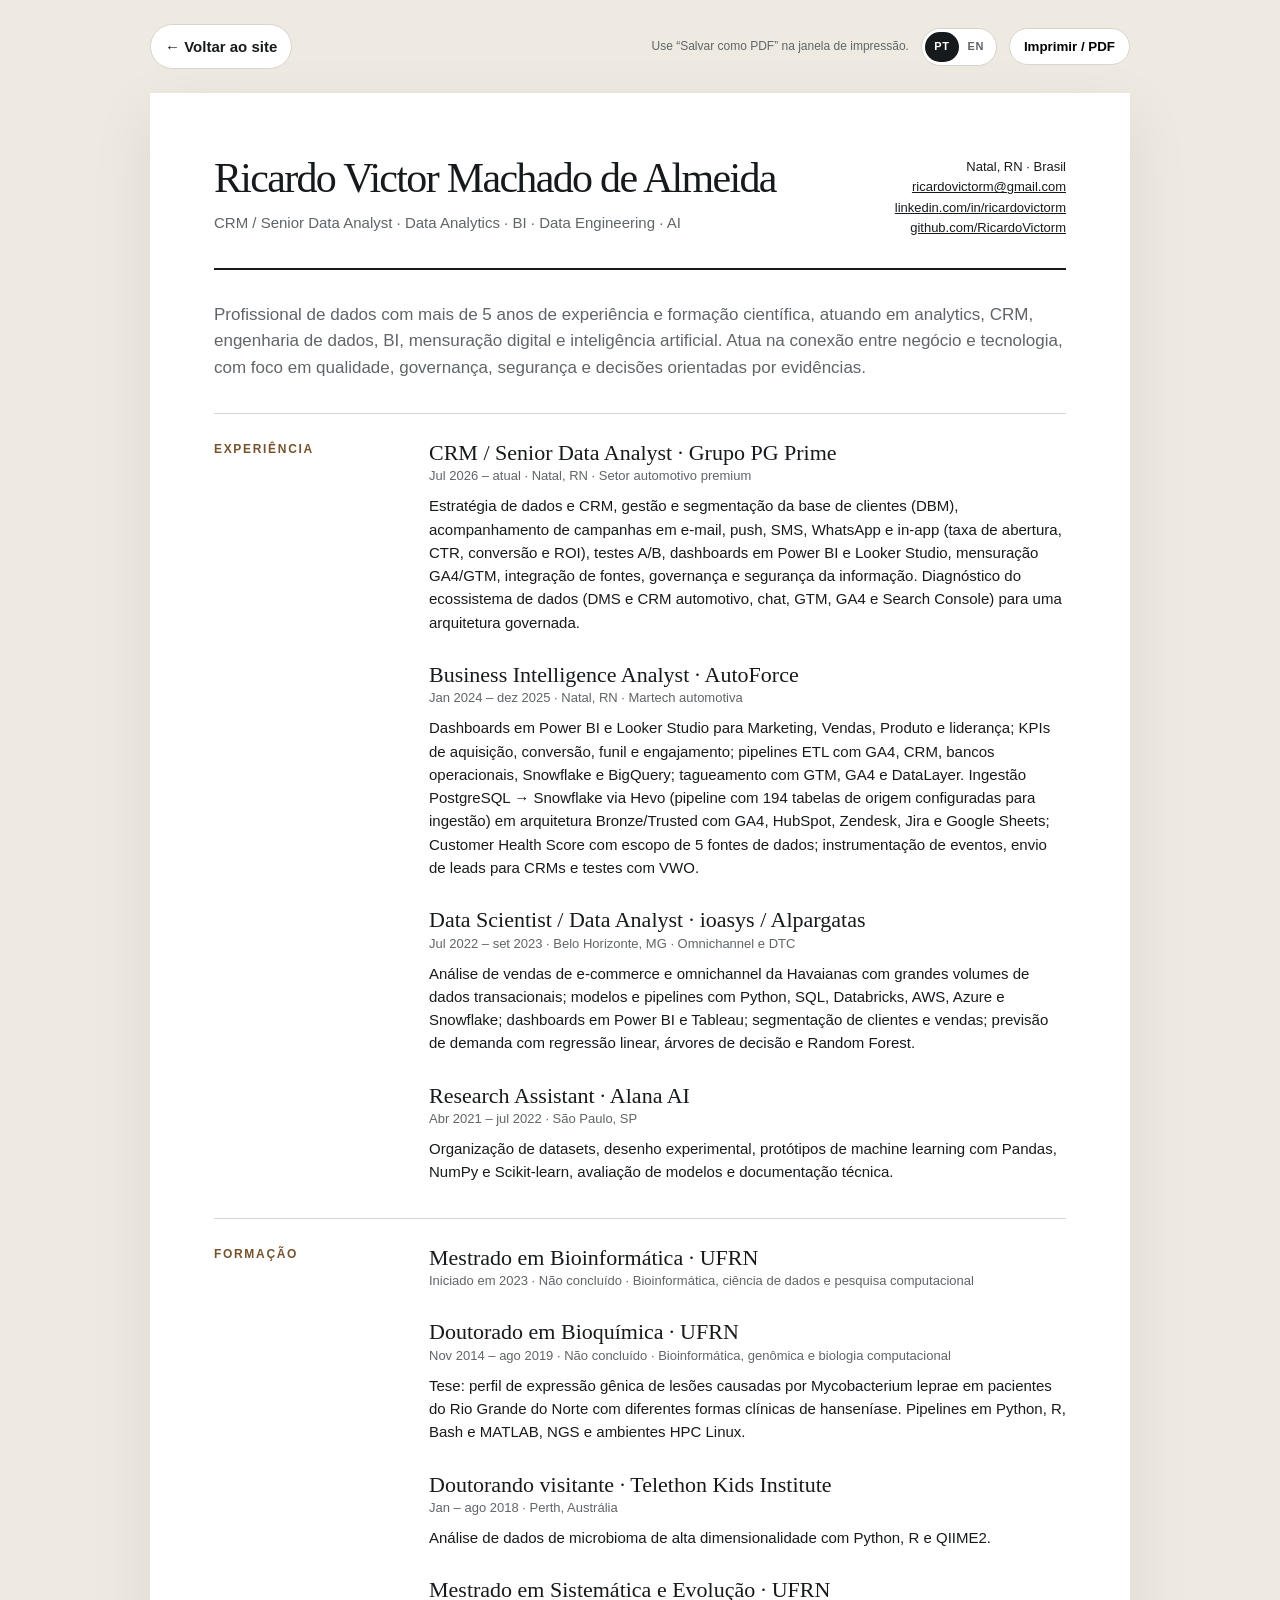
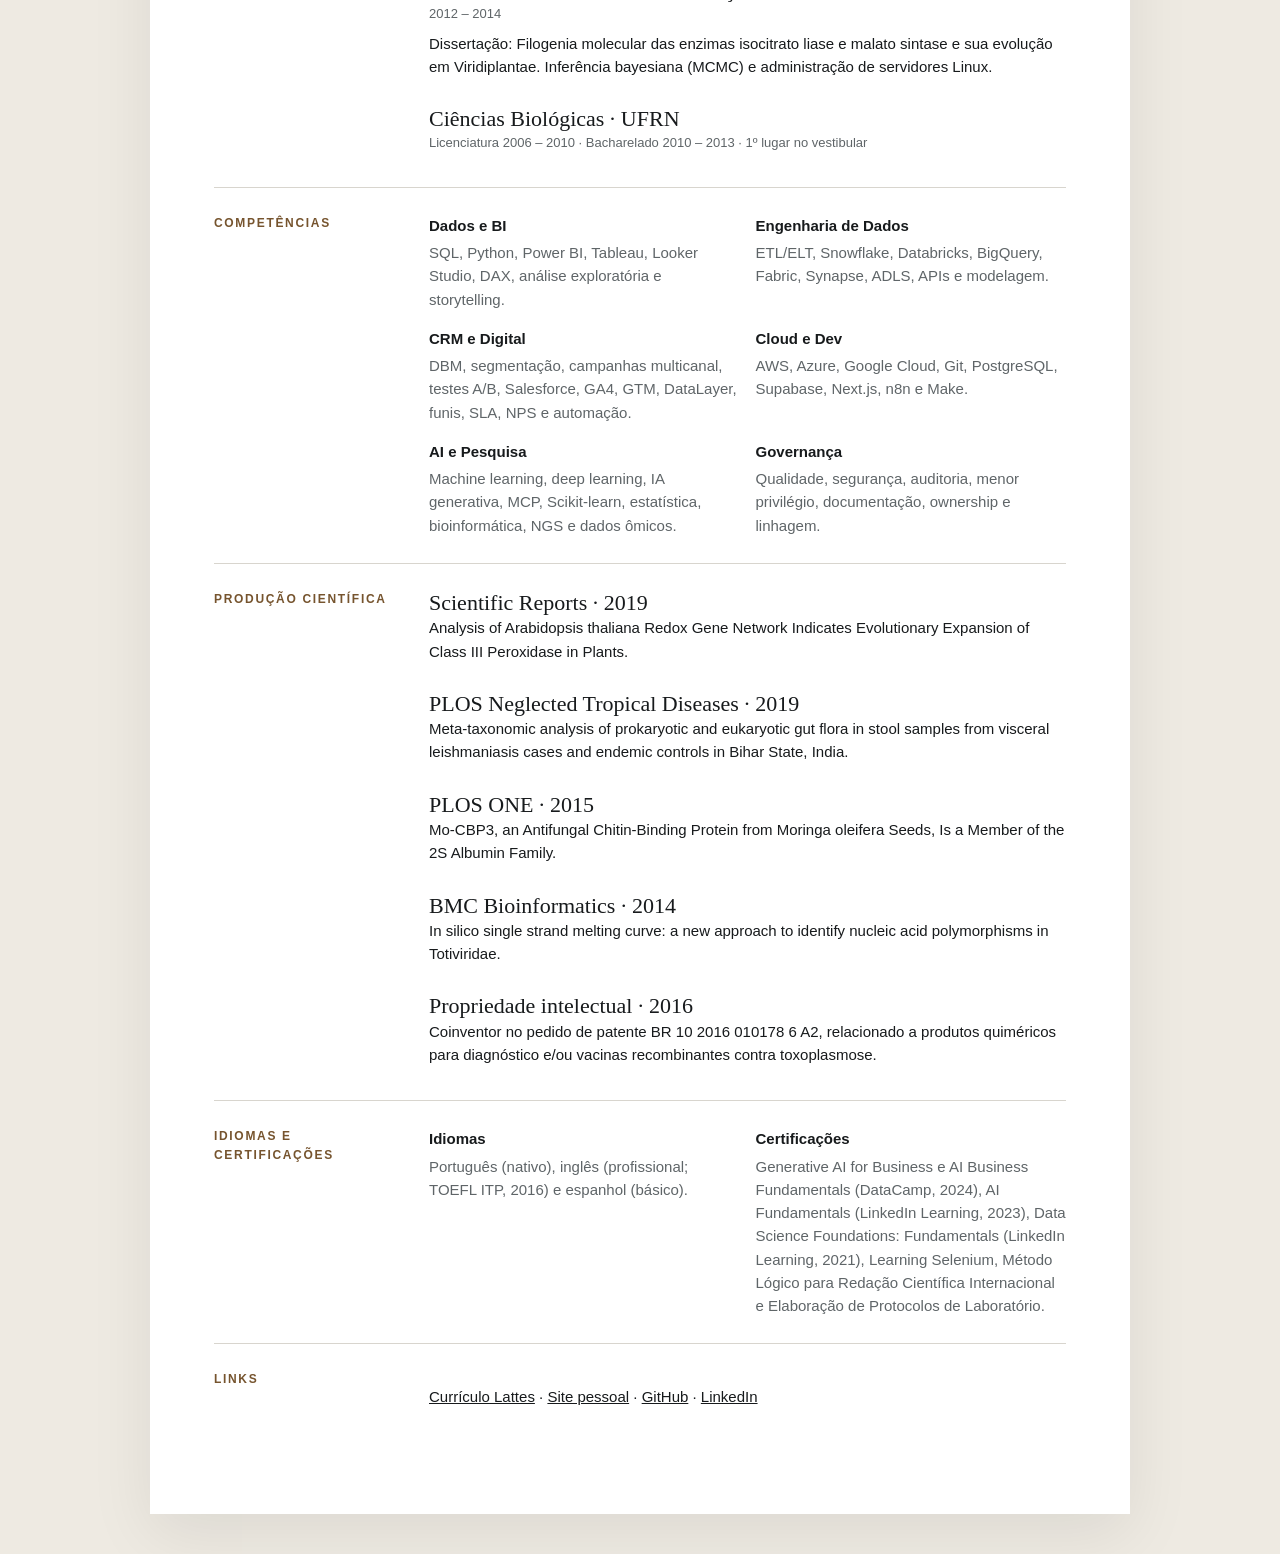
==== commit b7cc5baa: "Update sections" ====
--- a/curriculo.html
+++ b/curriculo.html
@@ -81,7 +81,6 @@
       <article class="entry"><h3>Doutorando visitante · Telethon Kids Institute</h3><p class="entry-meta"><time datetime="2018-01">Jan</time> – <time datetime="2018-08">ago 2018</time> · Perth, Austrália</p><p>Análise de dados de microbioma de alta dimensionalidade com Python, R e QIIME2.</p></article>
       <article class="entry"><h3>Mestrado em Sistemática e Evolução · UFRN</h3><p class="entry-meta">2012 – 2014</p><p>Dissertação: Filogenia molecular das enzimas isocitrato liase e malato sintase e sua evolução em Viridiplantae. Inferência bayesiana (MCMC) e administração de servidores Linux.</p></article>
       <article class="entry"><h3>Ciências Biológicas · UFRN</h3><p class="entry-meta">Licenciatura 2006 – 2010 · Bacharelado 2010 – 2013 · 1º lugar no vestibular</p></article>
-      <article class="entry"><h3>Técnico em Controle Ambiental · IFRN</h3><p class="entry-meta">Concluído em 2004 · Diploma de Distinção</p></article>
     </div></section>
     <section><h2>Competências</h2><div class="skills">
       <div><strong>Dados e BI</strong><span>SQL, Python, Power BI, Tableau, Looker Studio, DAX, análise exploratória e storytelling.</span></div>
